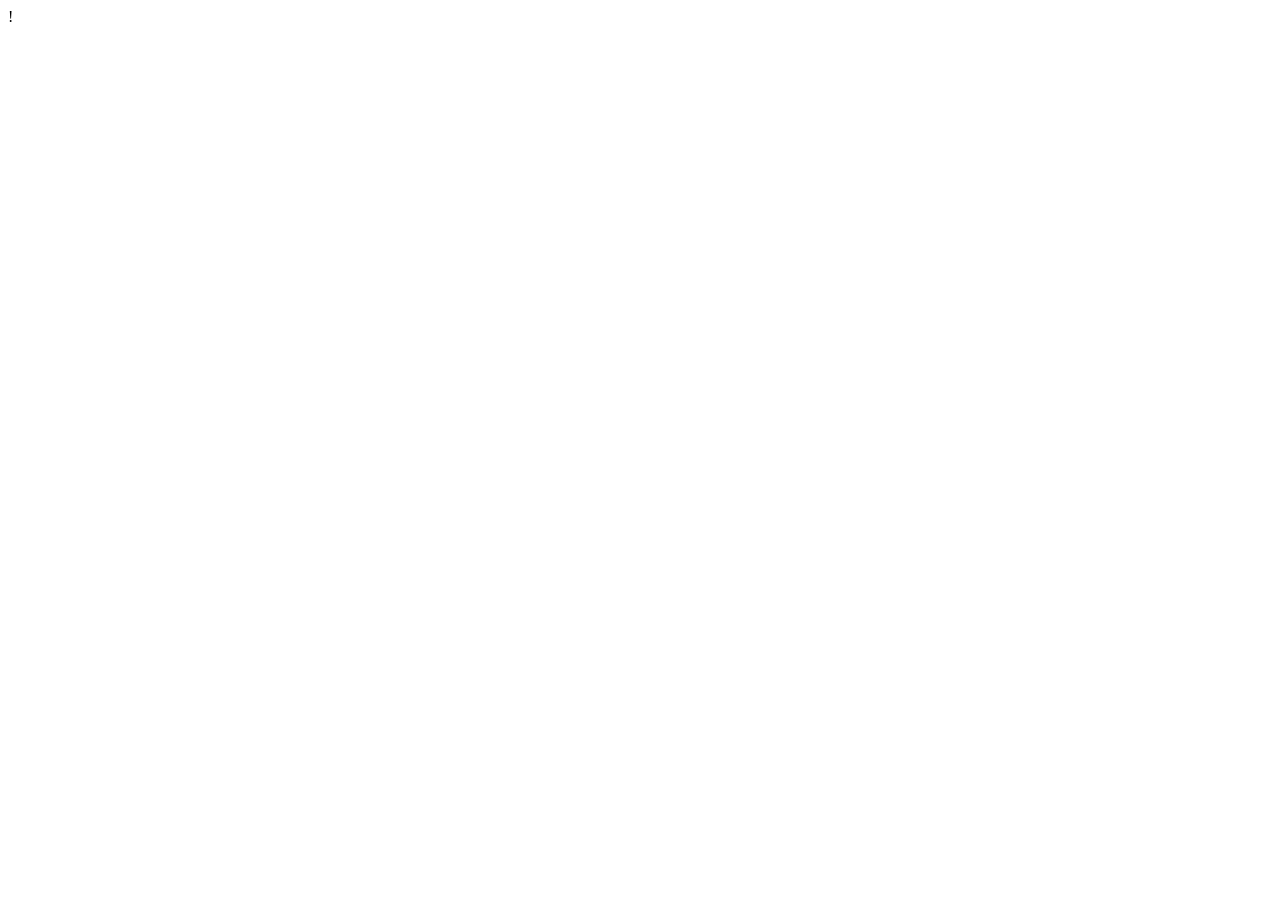
==== Index.html @ 62a37ae5 "Index HTML opprettet" ====
!<!DOCTYPE html>
<html>
    <head>
        <meta charset="utf-8">
        <meta http-equiv="X-UA-Compatible" content="IE=edge">
        <title>Football match predictor in Serie A</title>
        <meta name="description" content="">
        <meta name="viewport" content="width=device-width, initial-scale=1">
        <link rel="stylesheet" href="">
    </head>
    <body>
        
        <script src="" async defer></script>
    </body>
</html>
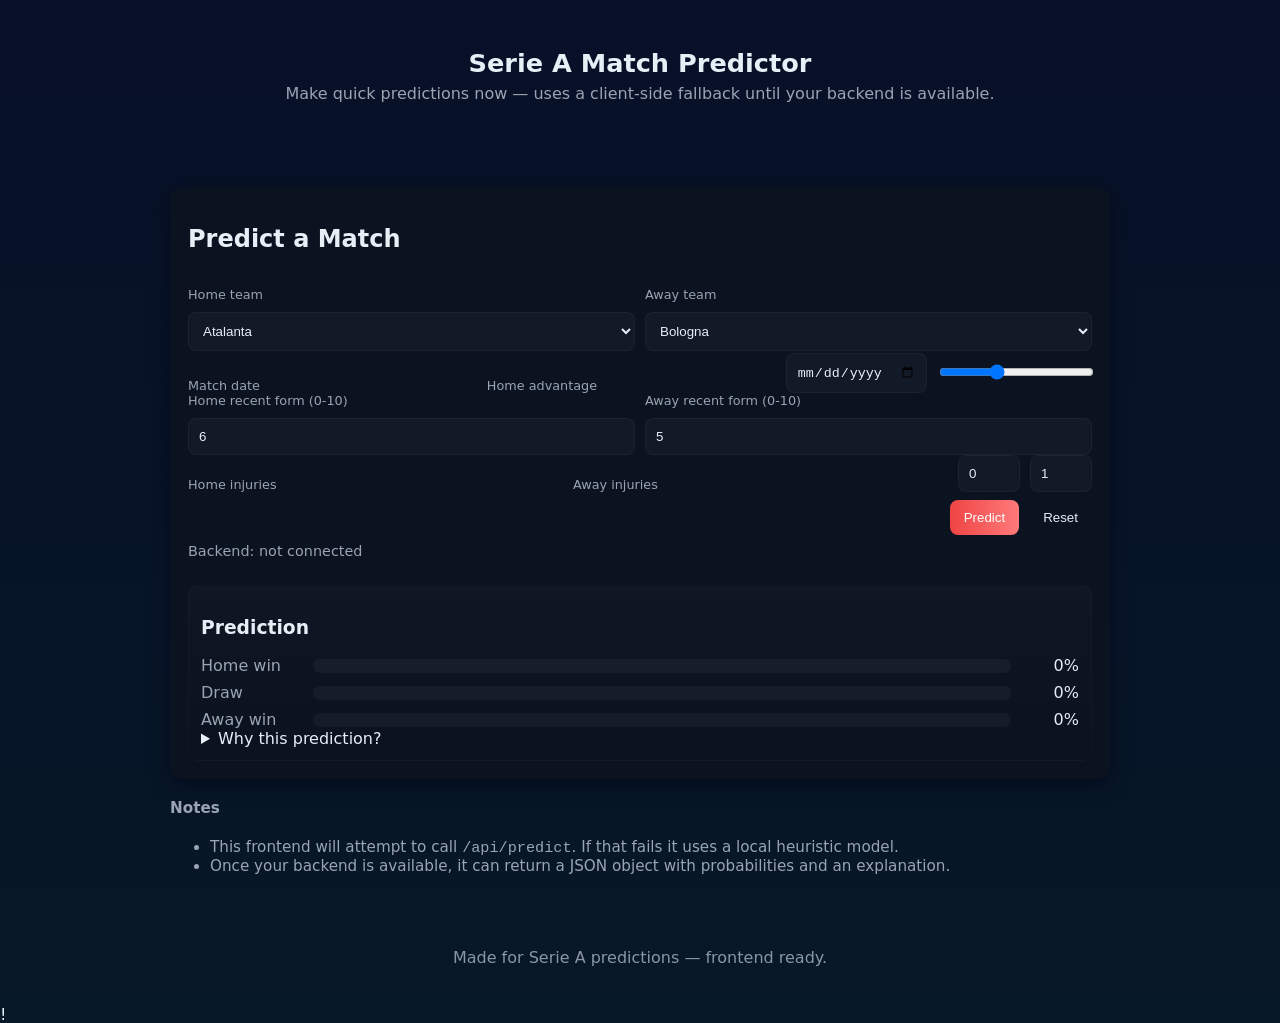
==== commit 4cad45cf: "Frontend" ====
--- a/Index.html
+++ b/Index.html
@@ -1,3 +1,92 @@
+<!DOCTYPE html>
+<html lang="en">
+  <head>
+    <meta charset="utf-8" />
+    <meta http-equiv="X-UA-Compatible" content="IE=edge" />
+    <meta name="viewport" content="width=device-width, initial-scale=1" />
+    <title>Serie A — Match Predictor</title>
+    <meta name="description" content="Football match predictor for Italy's Serie A — frontend ready while backend is being prepared." />
+    <link rel="stylesheet" href="styles.css" />
+  </head>
+  <body>
+    <header class="site-header">
+      <div class="container">
+        <h1>Serie A Match Predictor</h1>
+        <p class="tagline">Make quick predictions now — uses a client-side fallback until your backend is available.</p>
+      </div>
+    </header>
+
+    <main class="container">
+      <section class="predictor-card" aria-labelledby="predictor-heading">
+        <h2 id="predictor-heading">Predict a Match</h2>
+
+        <form id="predict-form" class="predict-form" autocomplete="off">
+          <div class="row">
+            <label for="homeTeam">Home team</label>
+            <label for="awayTeam">Away team</label>
+            <select id="homeTeam" name="homeTeam" required></select>
+            <select id="awayTeam" name="awayTeam" required></select>
+          </div>
+
+          <div class="row small">
+            <label for="matchDate">Match date</label>
+            <label for="homeAdv">Home advantage</label>
+            <input id="matchDate" name="matchDate" type="date" />
+            <input id="homeAdv" name="homeAdv" type="range" min="0" max="3" step="0.1" value="1" />
+          </div>
+
+          <div class="row">
+            <label for="homeForm">Home recent form (0-10)</label>
+            <label for="awayForm">Away recent form (0-10)</label>
+            <input id="homeForm" name="homeForm" type="number" min="0" max="10" value="6" />
+            <input id="awayForm" name="awayForm" type="number" min="0" max="10" value="5" />
+          </div>
+
+          <div class="row small">
+            <label for="homeInjuries">Home injuries</label>
+            <label for="awayInjuries">Away injuries</label>
+            <input id="homeInjuries" name="homeInjuries" type="number" min="0" max="11" value="0" />
+            <input id="awayInjuries" name="awayInjuries" type="number" min="0" max="11" value="1" />
+          </div>
+
+          <div class="form-actions">
+            <button id="predictBtn" type="submit" class="btn primary">Predict</button>
+            <button id="resetBtn" type="button" class="btn">Reset</button>
+          </div>
+
+          <div id="backend-status" class="backend-status" role="status">Backend: <span id="backend-indicator">not connected</span></div>
+        </form>
+
+        <div id="result" class="result" aria-live="polite">
+          <h3>Prediction</h3>
+          <div class="probs">
+            <div class="prob-row"><span class="label">Home win</span><div class="bar"><div id="homeBar" class="bar-fill" style="width:0%"></div></div><span id="homeProb" class="prob">—</span></div>
+            <div class="prob-row"><span class="label">Draw</span><div class="bar"><div id="drawBar" class="bar-fill" style="width:0%"></div></div><span id="drawProb" class="prob">—</span></div>
+            <div class="prob-row"><span class="label">Away win</span><div class="bar"><div id="awayBar" class="bar-fill" style="width:0%"></div></div><span id="awayProb" class="prob">—</span></div>
+          </div>
+          <details id="explanation">
+            <summary>Why this prediction?</summary>
+            <pre id="explainText">No prediction yet.</pre>
+          </details>
+        </div>
+      </section>
+
+      <aside class="notes">
+        <h4>Notes</h4>
+        <ul>
+          <li>This frontend will attempt to call <code>/api/predict</code>. If that fails it uses a local heuristic model.</li>
+          <li>Once your backend is available, it can return a JSON object with probabilities and an explanation.</li>
+        </ul>
+      </aside>
+    </main>
+
+    <footer class="site-footer">
+      <div class="container">Made for Serie A predictions — frontend ready.</div>
+    </footer>
+
+    <script src="main.js" defer></script>
+  </body>
+</html>
 !<!DOCTYPE html>
 <html>
     <head>
@@ -9,7 +98,6 @@
         <link rel="stylesheet" href="">
     </head>
     <body>
-        
         <script src="" async defer></script>
     </body>
 </html>
--- a/styles.css
+++ b/styles.css
@@ -0,0 +1,49 @@
+:root{
+  --bg: #0f172a;
+  --card: #0b1220;
+  --muted: #9aa4b2;
+  --accent: #ef4444;
+  --accent-2: #06b6d4;
+  --glass: rgba(255,255,255,0.03);
+}
+*{box-sizing:border-box}
+body{
+  margin:0;
+  font-family:Inter,Segoe UI,system-ui,Roboto,Arial;
+  background:linear-gradient(180deg,#071028 0%, #071827 100%);
+  color:#e6eef6;
+  -webkit-font-smoothing:antialiased;
+}
+.container{max-width:980px;margin:0 auto;padding:20px}
+.site-header{padding:28px 0;text-align:center}
+.site-header h1{margin:0;font-size:1.6rem}
+.tagline{color:var(--muted);margin-top:6px}
+
+.predictor-card{background:var(--card);padding:18px;border-radius:12px;box-shadow:0 6px 20px rgba(2,6,23,0.6);display:grid;grid-template-columns:1fr;gap:14px}
+.predict-form .row{display:grid;grid-template-columns:1fr 1fr;gap:10px;align-items:end}
+.predict-form .row.small{grid-auto-flow:column}
+label{font-size:0.8rem;color:var(--muted);display:block}
+select,input[type=number],input[type=date],input[type=range]{width:100%;padding:10px;border-radius:8px;border:1px solid rgba(255,255,255,0.04);background:var(--glass);color:inherit}
+
+.form-actions{display:flex;gap:10px;justify-content:flex-end;margin-top:8px}
+.btn{padding:10px 14px;border-radius:8px;border:0;background:transparent;color:inherit;cursor:pointer}
+.btn.primary{background:linear-gradient(90deg,var(--accent),#ff7a7a);color:white}
+.backend-status{margin-top:8px;color:var(--muted);font-size:0.9rem}
+
+.result{margin-top:12px;padding:12px;border-radius:10px;background:linear-gradient(180deg,rgba(255,255,255,0.02),transparent);border:1px solid rgba(255,255,255,0.02)}
+.probs{display:flex;flex-direction:column;gap:8px}
+.prob-row{display:flex;gap:12px;align-items:center}
+.prob-row .label{width:100px;color:var(--muted)}
+.bar{flex:1;height:14px;background:rgba(255,255,255,0.04);border-radius:8px;overflow:hidden}
+.bar-fill{height:100%;background:linear-gradient(90deg,var(--accent-2),var(--accent));width:0;transition:width 600ms cubic-bezier(.2,.8,.2,1)}
+.prob{width:56px;text-align:right;font-variant-numeric:tabular-nums}
+
+details pre{white-space:pre-wrap;margin:8px 0;color:var(--muted)}
+.notes{margin-top:18px;color:var(--muted);font-size:0.95rem}
+.site-footer{padding:18px 0;text-align:center;color:var(--muted);opacity:0.9}
+
+@media (max-width:720px){
+  .predict-form .row{grid-template-columns:1fr;}
+  .prob-row .label{width:80px}
+  .container{padding:14px}
+}
